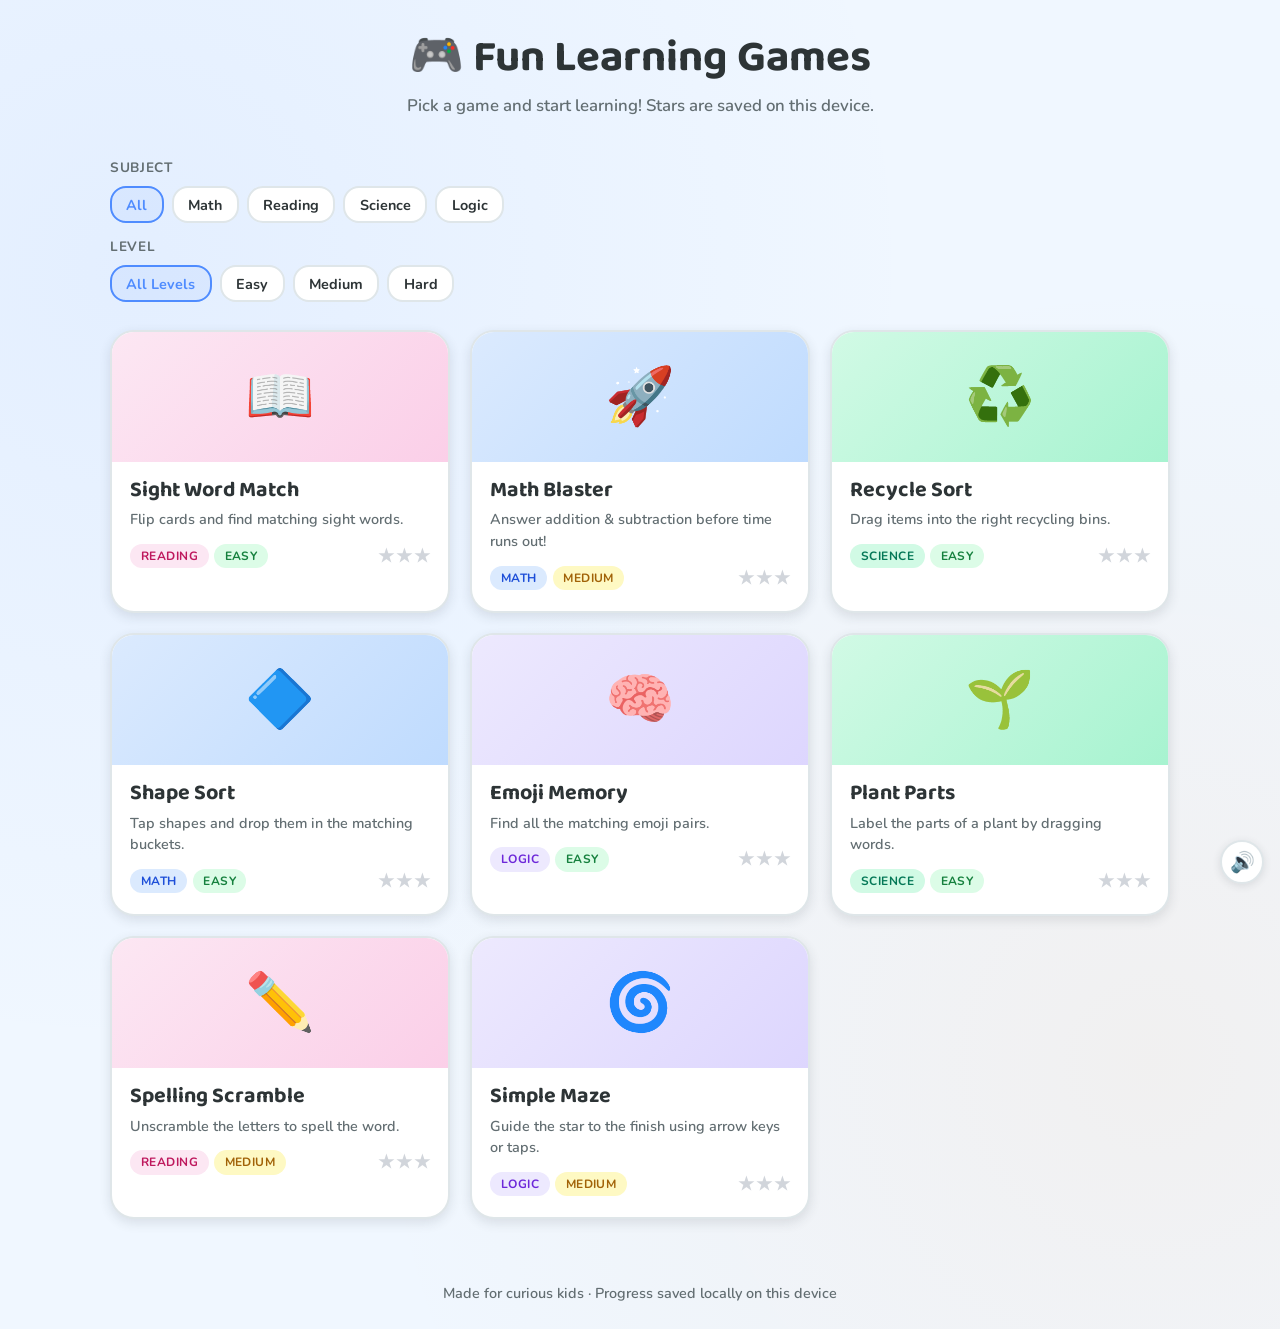
==== edu-games-site/index.html @ 8b724621 "initial commit" ====
<!doctype html>
<html lang="en">
  <head>
    <meta charset="UTF-8" />
    <meta name="viewport" content="width=device-width, initial-scale=1.0" />
    <title>Fun Learning Games</title>
    <link rel="stylesheet" href="assets/style.css" />
  </head>
  <body>
    <header class="site-header">
      <h1>🎮 Fun Learning Games</h1>
      <p>Pick a game and start learning! Stars are saved on this device.</p>
    </header>

    <main class="container">
      <section class="filter-section" aria-label="Filter games">
        <div class="filter-group">
          <label>Subject</label>
          <div class="filter-buttons">
            <button
              class="btn btn-outline btn-sm active"
              data-filter-subject="all"
            >
              All
            </button>
            <button class="btn btn-outline btn-sm" data-filter-subject="math">
              Math
            </button>
            <button
              class="btn btn-outline btn-sm"
              data-filter-subject="reading"
            >
              Reading
            </button>
            <button
              class="btn btn-outline btn-sm"
              data-filter-subject="science"
            >
              Science
            </button>
            <button class="btn btn-outline btn-sm" data-filter-subject="logic">
              Logic
            </button>
          </div>
        </div>
        <div class="filter-group">
          <label>Level</label>
          <div class="filter-buttons">
            <button
              class="btn btn-outline btn-sm active"
              data-filter-level="all"
            >
              All Levels
            </button>
            <button class="btn btn-outline btn-sm" data-filter-level="easy">
              Easy
            </button>
            <button class="btn btn-outline btn-sm" data-filter-level="medium">
              Medium
            </button>
            <button class="btn btn-outline btn-sm" data-filter-level="hard">
              Hard
            </button>
          </div>
        </div>
      </section>

      <div class="games-grid">
        <!-- Word Match -->
        <article class="card" data-subject="reading" data-level="easy">
          <a class="card-link" href="games/word-match/index.html">
            <div class="card-thumb reading">📖</div>
            <div class="card-body" data-game-id="word-match">
              <h3>Sight Word Match</h3>
              <p>Flip cards and find matching sight words.</p>
              <div class="card-meta">
                <div class="card-tags">
                  <span class="tag tag-reading">Reading</span>
                  <span class="tag tag-easy">Easy</span>
                </div>
                <span class="hub-stars"></span>
              </div>
            </div>
          </a>
        </article>

        <!-- Math Blaster -->
        <article class="card" data-subject="math" data-level="medium">
          <a class="card-link" href="games/math-blaster/index.html">
            <div class="card-thumb math">🚀</div>
            <div class="card-body" data-game-id="math-blaster">
              <h3>Math Blaster</h3>
              <p>Answer addition &amp; subtraction before time runs out!</p>
              <div class="card-meta">
                <div class="card-tags">
                  <span class="tag tag-math">Math</span>
                  <span class="tag tag-medium">Medium</span>
                </div>
                <span class="hub-stars"></span>
              </div>
            </div>
          </a>
        </article>

        <!-- Science Sort -->
        <article class="card" data-subject="science" data-level="easy">
          <a class="card-link" href="games/science-sort/index.html">
            <div class="card-thumb science">♻️</div>
            <div class="card-body" data-game-id="science-sort">
              <h3>Recycle Sort</h3>
              <p>Drag items into the right recycling bins.</p>
              <div class="card-meta">
                <div class="card-tags">
                  <span class="tag tag-science">Science</span>
                  <span class="tag tag-easy">Easy</span>
                </div>
                <span class="hub-stars"></span>
              </div>
            </div>
          </a>
        </article>

        <!-- Shape Sort -->
        <article class="card" data-subject="math" data-level="easy">
          <a class="card-link" href="games/shape-sort/index.html">
            <div class="card-thumb math">🔷</div>
            <div class="card-body" data-game-id="shape-sort">
              <h3>Shape Sort</h3>
              <p>Tap shapes and drop them in the matching buckets.</p>
              <div class="card-meta">
                <div class="card-tags">
                  <span class="tag tag-math">Math</span>
                  <span class="tag tag-easy">Easy</span>
                </div>
                <span class="hub-stars"></span>
              </div>
            </div>
          </a>
        </article>

        <!-- Memory Match -->
        <article class="card" data-subject="logic" data-level="easy">
          <a class="card-link" href="games/memory-match/index.html">
            <div class="card-thumb logic">🧠</div>
            <div class="card-body" data-game-id="memory-match">
              <h3>Emoji Memory</h3>
              <p>Find all the matching emoji pairs.</p>
              <div class="card-meta">
                <div class="card-tags">
                  <span class="tag tag-logic">Logic</span>
                  <span class="tag tag-easy">Easy</span>
                </div>
                <span class="hub-stars"></span>
              </div>
            </div>
          </a>
        </article>

        <!-- Plant Parts -->
        <article class="card" data-subject="science" data-level="easy">
          <a class="card-link" href="games/plant-parts/index.html">
            <div class="card-thumb science">🌱</div>
            <div class="card-body" data-game-id="plant-parts">
              <h3>Plant Parts</h3>
              <p>Label the parts of a plant by dragging words.</p>
              <div class="card-meta">
                <div class="card-tags">
                  <span class="tag tag-science">Science</span>
                  <span class="tag tag-easy">Easy</span>
                </div>
                <span class="hub-stars"></span>
              </div>
            </div>
          </a>
        </article>

        <!-- Spelling Scramble -->
        <article class="card" data-subject="reading" data-level="medium">
          <a class="card-link" href="games/spelling-scramble/index.html">
            <div class="card-thumb reading">✏️</div>
            <div class="card-body" data-game-id="spelling-scramble">
              <h3>Spelling Scramble</h3>
              <p>Unscramble the letters to spell the word.</p>
              <div class="card-meta">
                <div class="card-tags">
                  <span class="tag tag-reading">Reading</span>
                  <span class="tag tag-medium">Medium</span>
                </div>
                <span class="hub-stars"></span>
              </div>
            </div>
          </a>
        </article>

        <!-- Simple Maze -->
        <article class="card" data-subject="logic" data-level="medium">
          <a class="card-link" href="games/simple-maze/index.html">
            <div class="card-thumb logic">🌀</div>
            <div class="card-body" data-game-id="simple-maze">
              <h3>Simple Maze</h3>
              <p>Guide the star to the finish using arrow keys or taps.</p>
              <div class="card-meta">
                <div class="card-tags">
                  <span class="tag tag-logic">Logic</span>
                  <span class="tag tag-medium">Medium</span>
                </div>
                <span class="hub-stars"></span>
              </div>
            </div>
          </a>
        </article>

        <p class="no-results" id="no-results">
          No games match your filters. Try "All" for both!
        </p>
      </div>
    </main>

    <footer class="site-footer">
      <p>Made for curious kids · Progress saved locally on this device</p>
    </footer>

    <button class="sound-toggle" id="sound-toggle" aria-label="Toggle sound">
      🔊
    </button>
    <script src="assets/common.js"></script>
  </body>
</html>
---- edu-games-site/assets/style.css ----
/* ============================================
   Educational Games — Shared Theme
   Kid-friendly, high-contrast, touch-ready
   ============================================ */

@import url('https://fonts.googleapis.com/css2?family=Nunito:wght@600;700;800&family=Baloo+2:wght@600;700&display=swap');

:root {
  --color-bg: #f0f7ff;
  --color-bg-alt: #e8f4fd;
  --color-surface: #ffffff;
  --color-primary: #4f8cff;
  --color-primary-dark: #3a6fd4;
  --color-secondary: #ff9f43;
  --color-secondary-dark: #e88a2e;
  --color-accent: #6bcb77;
  --color-accent-dark: #52a85c;
  --color-danger: #ff6b6b;
  --color-text: #2d3436;
  --color-text-muted: #636e72;
  --color-border: #dfe6e9;
  --color-shadow: rgba(45, 52, 54, 0.12);

  --font-heading: 'Baloo 2', cursive;
  --font-body: 'Nunito', sans-serif;

  --radius-sm: 8px;
  --radius-md: 16px;
  --radius-lg: 24px;
  --tap-min: 44px;
  --transition: 0.2s ease;
}

*, *::before, *::after {
  box-sizing: border-box;
  margin: 0;
  padding: 0;
}

html {
  font-size: 16px;
  scroll-behavior: smooth;
}

body {
  font-family: var(--font-body);
  font-weight: 600;
  color: var(--color-text);
  background: var(--color-bg);
  background-image:
    radial-gradient(circle at 10% 20%, rgba(79, 140, 255, 0.08) 0%, transparent 50%),
    radial-gradient(circle at 90% 80%, rgba(255, 159, 67, 0.08) 0%, transparent 50%);
  min-height: 100vh;
  line-height: 1.5;
}

img {
  max-width: 100%;
  display: block;
}

a {
  color: inherit;
  text-decoration: none;
}

/* ---- Typography ---- */

h1, h2, h3 {
  font-family: var(--font-heading);
  font-weight: 700;
  line-height: 1.2;
}

h1 { font-size: clamp(1.75rem, 5vw, 2.75rem); }
h2 { font-size: clamp(1.25rem, 3vw, 1.75rem); }
h3 { font-size: clamp(1.1rem, 2.5vw, 1.35rem); }

/* ---- Layout ---- */

.container {
  width: 100%;
  max-width: 1100px;
  margin: 0 auto;
  padding: 1rem 1.25rem 2.5rem;
}

.site-header {
  text-align: center;
  padding: 2rem 1rem 1.5rem;
}

.site-header p {
  color: var(--color-text-muted);
  font-size: 1.05rem;
  margin-top: 0.5rem;
}

.site-footer {
  text-align: center;
  padding: 1.5rem;
  color: var(--color-text-muted);
  font-size: 0.9rem;
}

/* ---- Buttons ---- */

.btn {
  display: inline-flex;
  align-items: center;
  justify-content: center;
  gap: 0.4rem;
  min-height: var(--tap-min);
  min-width: var(--tap-min);
  padding: 0.65rem 1.4rem;
  font-family: var(--font-body);
  font-size: 1rem;
  font-weight: 700;
  border: none;
  border-radius: var(--radius-md);
  cursor: pointer;
  transition: transform var(--transition), box-shadow var(--transition), background var(--transition);
  user-select: none;
  -webkit-tap-highlight-color: transparent;
}

.btn:active {
  transform: scale(0.97);
}

.btn-primary {
  background: var(--color-primary);
  color: #fff;
  box-shadow: 0 4px 0 var(--color-primary-dark);
}

.btn-primary:hover {
  background: var(--color-primary-dark);
}

.btn-secondary {
  background: var(--color-secondary);
  color: #fff;
  box-shadow: 0 4px 0 var(--color-secondary-dark);
}

.btn-secondary:hover {
  background: var(--color-secondary-dark);
}

.btn-accent {
  background: var(--color-accent);
  color: #fff;
  box-shadow: 0 4px 0 var(--color-accent-dark);
}

.btn-accent:hover {
  background: var(--color-accent-dark);
}

.btn-outline {
  background: var(--color-surface);
  color: var(--color-text);
  border: 2px solid var(--color-border);
  box-shadow: none;
}

.btn-outline:hover,
.btn-outline.active {
  border-color: var(--color-primary);
  color: var(--color-primary);
  background: rgba(79, 140, 255, 0.08);
}

.btn-sm {
  min-height: 36px;
  padding: 0.4rem 0.9rem;
  font-size: 0.9rem;
}

.btn-back {
  background: var(--color-surface);
  color: var(--color-text);
  border: 2px solid var(--color-border);
  box-shadow: none;
  margin-bottom: 1rem;
}

/* ---- Tags & Badges ---- */

.tag {
  display: inline-block;
  padding: 0.2rem 0.65rem;
  font-size: 0.75rem;
  font-weight: 700;
  text-transform: uppercase;
  letter-spacing: 0.04em;
  border-radius: 999px;
}

.tag-math     { background: #dbeafe; color: #1d4ed8; }
.tag-reading  { background: #fce7f3; color: #be185d; }
.tag-science  { background: #d1fae5; color: #047857; }
.tag-logic    { background: #ede9fe; color: #6d28d9; }

.tag-easy     { background: #dcfce7; color: #15803d; }
.tag-medium   { background: #fef9c3; color: #a16207; }
.tag-hard     { background: #fee2e2; color: #b91c1c; }

.badge {
  display: inline-flex;
  align-items: center;
  gap: 0.25rem;
  font-size: 0.85rem;
  color: var(--color-secondary);
}

.stars {
  display: inline-flex;
  gap: 2px;
  font-size: 1.1rem;
}

.star-filled  { color: #fbbf24; }
.star-empty   { color: #d1d5db; }

/* ---- Filter Bar ---- */

.filter-section {
  margin-bottom: 1.75rem;
}

.filter-group {
  margin-bottom: 0.85rem;
}

.filter-group label {
  display: block;
  font-size: 0.85rem;
  font-weight: 700;
  color: var(--color-text-muted);
  text-transform: uppercase;
  letter-spacing: 0.05em;
  margin-bottom: 0.5rem;
}

.filter-buttons {
  display: flex;
  flex-wrap: wrap;
  gap: 0.5rem;
}

/* ---- Game Cards Grid ---- */

.games-grid {
  display: grid;
  grid-template-columns: repeat(auto-fill, minmax(260px, 1fr));
  gap: 1.25rem;
}

.card {
  background: var(--color-surface);
  border-radius: var(--radius-lg);
  border: 2px solid var(--color-border);
  overflow: hidden;
  transition: transform var(--transition), box-shadow var(--transition), opacity var(--transition);
  box-shadow: 0 4px 12px var(--color-shadow);
}

.card:hover {
  transform: translateY(-4px);
  box-shadow: 0 8px 24px var(--color-shadow);
}

.card.hidden {
  display: none;
}

.card-link {
  display: block;
  color: inherit;
}

.card-thumb {
  height: 130px;
  display: flex;
  align-items: center;
  justify-content: center;
  font-size: 3.5rem;
  background: var(--color-bg-alt);
}

.card-thumb.math     { background: linear-gradient(135deg, #dbeafe, #bfdbfe); }
.card-thumb.reading  { background: linear-gradient(135deg, #fce7f3, #fbcfe8); }
.card-thumb.science  { background: linear-gradient(135deg, #d1fae5, #a7f3d0); }
.card-thumb.logic    { background: linear-gradient(135deg, #ede9fe, #ddd6fe); }

.card-body {
  padding: 1rem 1.15rem 1.25rem;
}

.card-body h3 {
  margin-bottom: 0.35rem;
}

.card-body p {
  font-size: 0.9rem;
  color: var(--color-text-muted);
  margin-bottom: 0.75rem;
}

.card-meta {
  display: flex;
  flex-wrap: wrap;
  align-items: center;
  gap: 0.4rem;
  justify-content: space-between;
}

.card-tags {
  display: flex;
  flex-wrap: wrap;
  gap: 0.35rem;
}

.no-results {
  grid-column: 1 / -1;
  text-align: center;
  padding: 3rem 1rem;
  color: var(--color-text-muted);
  display: none;
}

.no-results.visible {
  display: block;
}

/* ---- Game Page Shared ---- */

.game-page {
  min-height: 100vh;
  display: flex;
  flex-direction: column;
}

.game-header {
  text-align: center;
  padding: 1.25rem 1rem 0.75rem;
}

.game-header h1 {
  margin-bottom: 0.25rem;
}

.game-header .subtitle {
  color: var(--color-text-muted);
  font-size: 0.95rem;
}

.game-container {
  flex: 1;
  max-width: 700px;
  width: 100%;
  margin: 0 auto;
  padding: 1rem 1.25rem 2rem;
}

.game-panel {
  background: var(--color-surface);
  border-radius: var(--radius-lg);
  border: 2px solid var(--color-border);
  padding: 1.5rem;
  box-shadow: 0 4px 16px var(--color-shadow);
}

.game-stats {
  display: flex;
  flex-wrap: wrap;
  gap: 0.75rem;
  justify-content: center;
  margin-bottom: 1.25rem;
}

.stat-pill {
  background: var(--color-bg-alt);
  padding: 0.4rem 1rem;
  border-radius: 999px;
  font-size: 0.95rem;
  font-weight: 700;
}

.game-actions {
  display: flex;
  flex-wrap: wrap;
  gap: 0.75rem;
  justify-content: center;
  margin-top: 1.25rem;
}

/* ---- Overlays (start / win / lose) ---- */

.overlay {
  position: fixed;
  inset: 0;
  background: rgba(45, 52, 54, 0.55);
  display: flex;
  align-items: center;
  justify-content: center;
  padding: 1rem;
  z-index: 100;
  opacity: 0;
  visibility: hidden;
  transition: opacity var(--transition), visibility var(--transition);
}

.overlay.visible {
  opacity: 1;
  visibility: visible;
}

.overlay-box {
  background: var(--color-surface);
  border-radius: var(--radius-lg);
  padding: 2rem 1.75rem;
  text-align: center;
  max-width: 400px;
  width: 100%;
  box-shadow: 0 12px 40px rgba(0, 0, 0, 0.2);
  animation: popIn 0.3s ease;
}

@keyframes popIn {
  from { transform: scale(0.85); opacity: 0; }
  to   { transform: scale(1); opacity: 1; }
}

@keyframes shake {
  0%, 100% { transform: translateX(0); }
  25% { transform: translateX(-6px); }
  75% { transform: translateX(6px); }
}

.overlay-box h2 {
  margin-bottom: 0.5rem;
}

.overlay-box p {
  color: var(--color-text-muted);
  margin-bottom: 1.25rem;
}

.overlay-emoji {
  font-size: 3rem;
  margin-bottom: 0.75rem;
}

/* ---- Sound Toggle ---- */

.sound-toggle {
  position: fixed;
  bottom: 1rem;
  right: 1rem;
  z-index: 50;
  width: var(--tap-min);
  height: var(--tap-min);
  border-radius: 50%;
  background: var(--color-surface);
  border: 2px solid var(--color-border);
  font-size: 1.25rem;
  cursor: pointer;
  box-shadow: 0 2px 8px var(--color-shadow);
  display: flex;
  align-items: center;
  justify-content: center;
  transition: transform var(--transition);
}

.sound-toggle:active {
  transform: scale(0.92);
}

/* ---- Responsive ---- */

@media (max-width: 480px) {
  .games-grid {
    grid-template-columns: 1fr;
  }

  .filter-buttons .btn {
    flex: 1 1 auto;
    min-width: calc(50% - 0.25rem);
  }

  .game-panel {
    padding: 1rem;
  }
}
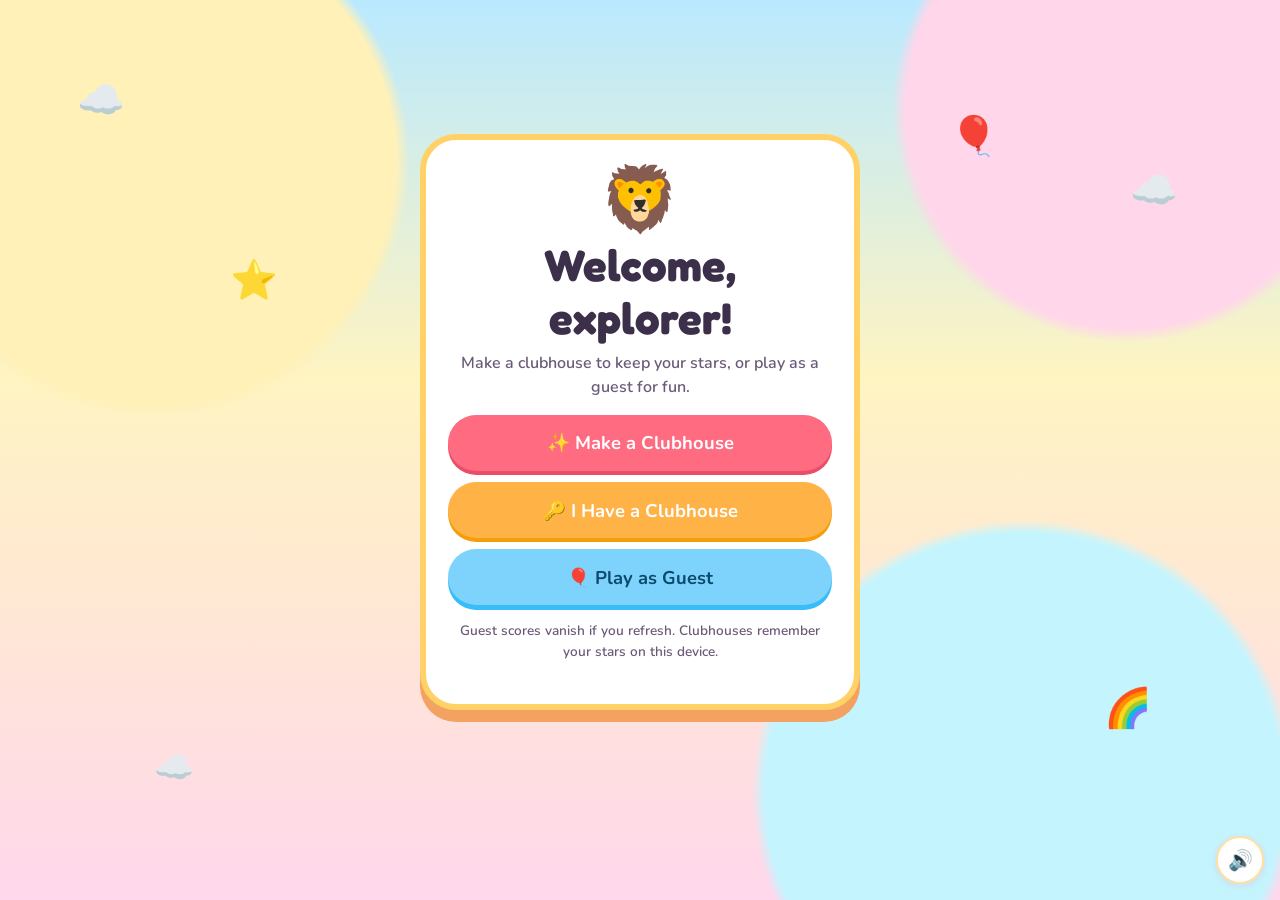
==== commit 39732479: "Adding Login featuresAdding Login featuresAdding Login features" ====
--- a/edu-games-site/index.html
+++ b/edu-games-site/index.html
@@ -6,10 +6,87 @@
     <title>Fun Learning Games</title>
     <link rel="stylesheet" href="assets/style.css" />
   </head>
-  <body>
+  <body class="hub-page">
+    <div class="sky-deco" aria-hidden="true">
+      <span class="cloud cloud-1">☁️</span>
+      <span class="cloud cloud-2">☁️</span>
+      <span class="cloud cloud-3">☁️</span>
+      <span class="floaty floaty-1">⭐</span>
+      <span class="floaty floaty-2">🎈</span>
+      <span class="floaty floaty-3">🌈</span>
+    </div>
+
+    <section class="auth-gate" id="auth-gate">
+      <div class="auth-card">
+        <div class="auth-mascot" aria-hidden="true">🦁</div>
+        <div class="auth-panel" id="auth-home">
+          <h1>Welcome, explorer!</h1>
+          <p>Make a clubhouse to keep your stars, or play as a guest for fun.</p>
+          <div class="auth-actions">
+            <button class="btn btn-primary btn-lg" id="btn-show-register">✨ Make a Clubhouse</button>
+            <button class="btn btn-secondary btn-lg" id="btn-show-login">🔑 I Have a Clubhouse</button>
+            <button class="btn btn-guest btn-lg" id="btn-guest">🎈 Play as Guest</button>
+          </div>
+          <p class="auth-hint">Guest scores vanish if you refresh. Clubhouses remember your stars on this device.</p>
+        </div>
+
+        <div class="auth-panel hidden" id="auth-login">
+          <h2>Welcome back!</h2>
+          <p>Type your nickname and secret 4-number code.</p>
+          <form id="form-login" class="auth-form">
+            <label>
+              Nickname
+              <input id="login-username" name="username" type="text" maxlength="16" autocomplete="username" required>
+            </label>
+            <label>
+              Secret code
+              <input id="login-pin" name="pin" type="password" inputmode="numeric" maxlength="4" pattern="\d{4}" autocomplete="current-password" required>
+            </label>
+            <p class="auth-error" id="login-error" role="alert"></p>
+            <button class="btn btn-primary btn-lg" type="submit">Let’s Play!</button>
+            <button class="btn btn-outline" type="button" data-auth-back>Back</button>
+          </form>
+        </div>
+
+        <div class="auth-panel hidden" id="auth-register">
+          <h2>Build your clubhouse</h2>
+          <p>Pick a nickname, a buddy, and a 4-number secret code.</p>
+          <form id="form-register" class="auth-form">
+            <label>
+              Nickname
+              <input id="register-username" name="username" type="text" maxlength="16" autocomplete="username" required>
+            </label>
+            <p class="avatar-label">Pick a buddy</p>
+            <div class="avatar-picker" id="avatar-picker"></div>
+            <label>
+              Secret code (4 numbers)
+              <input id="register-pin" name="pin" type="password" inputmode="numeric" maxlength="4" pattern="\d{4}" autocomplete="new-password" required>
+            </label>
+            <label>
+              Type it again
+              <input id="register-pin-confirm" name="pin-confirm" type="password" inputmode="numeric" maxlength="4" pattern="\d{4}" autocomplete="new-password" required>
+            </label>
+            <p class="auth-error" id="register-error" role="alert"></p>
+            <button class="btn btn-primary btn-lg" type="submit">Save My Clubhouse</button>
+            <button class="btn btn-outline" type="button" data-auth-back>Back</button>
+          </form>
+        </div>
+      </div>
+    </section>
+
+    <div id="app-shell" class="hidden">
     <header class="site-header">
+      <div class="player-bar" data-player-bar>
+        <span class="player-avatar" data-player-avatar>⭐</span>
+        <div class="player-info">
+          <strong data-player-name>Player</strong>
+          <small data-player-note></small>
+        </div>
+        <button class="btn btn-outline btn-sm" data-logout type="button">Switch player</button>
+      </div>
       <h1>🎮 Fun Learning Games</h1>
-      <p>Pick a game and start learning! Stars are saved on this device.</p>
+      <p>Pick a colorful game and start learning!</p>
+      <p class="guest-banner hidden" data-guest-banner>🎈 Guest mode: your stars and scores will disappear if you refresh the page.</p>
     </header>
 
     <main class="container">
@@ -78,13 +155,14 @@
                   <span class="tag tag-reading">Reading</span>
                   <span class="tag tag-easy">Easy</span>
                 </div>
-                <span class="hub-stars"></span>
-              </div>
-            </div>
-          </a>
-        </article>
-
-        <!-- Math Blaster -->
+              <span class="hub-stars"></span>
+              <span class="hub-best-score"></span>
+            </div>
+          </div>
+        </a>
+      </article>
+
+      <!-- Math Blaster -->
         <article class="card" data-subject="math" data-level="medium">
           <a class="card-link" href="games/math-blaster/index.html">
             <div class="card-thumb math">🚀</div>
@@ -97,6 +175,7 @@
                   <span class="tag tag-medium">Medium</span>
                 </div>
                 <span class="hub-stars"></span>
+                <span class="hub-best-score"></span>
               </div>
             </div>
           </a>
@@ -115,6 +194,7 @@
                   <span class="tag tag-easy">Easy</span>
                 </div>
                 <span class="hub-stars"></span>
+                <span class="hub-best-score"></span>
               </div>
             </div>
           </a>
@@ -133,6 +213,7 @@
                   <span class="tag tag-easy">Easy</span>
                 </div>
                 <span class="hub-stars"></span>
+                <span class="hub-best-score"></span>
               </div>
             </div>
           </a>
@@ -151,6 +232,7 @@
                   <span class="tag tag-easy">Easy</span>
                 </div>
                 <span class="hub-stars"></span>
+                <span class="hub-best-score"></span>
               </div>
             </div>
           </a>
@@ -169,6 +251,7 @@
                   <span class="tag tag-easy">Easy</span>
                 </div>
                 <span class="hub-stars"></span>
+                <span class="hub-best-score"></span>
               </div>
             </div>
           </a>
@@ -187,6 +270,7 @@
                   <span class="tag tag-medium">Medium</span>
                 </div>
                 <span class="hub-stars"></span>
+                <span class="hub-best-score"></span>
               </div>
             </div>
           </a>
@@ -205,6 +289,7 @@
                   <span class="tag tag-medium">Medium</span>
                 </div>
                 <span class="hub-stars"></span>
+                <span class="hub-best-score"></span>
               </div>
             </div>
           </a>
@@ -217,8 +302,9 @@
     </main>
 
     <footer class="site-footer">
-      <p>Made for curious kids · Progress saved locally on this device</p>
+      <p>Made for curious kids · Clubhouse stars stay on this device</p>
     </footer>
+    </div>
 
     <button class="sound-toggle" id="sound-toggle" aria-label="Toggle sound">
       🔊
--- a/edu-games-site/assets/style.css
+++ b/edu-games-site/assets/style.css
@@ -3,31 +3,33 @@
    Kid-friendly, high-contrast, touch-ready
    ============================================ */
 
-@import url('https://fonts.googleapis.com/css2?family=Nunito:wght@600;700;800&family=Baloo+2:wght@600;700&display=swap');
+@import url('https://fonts.googleapis.com/css2?family=Nunito:wght@600;700;800&family=Fredoka:wght@500;600;700&display=swap');
 
 :root {
-  --color-bg: #f0f7ff;
-  --color-bg-alt: #e8f4fd;
+  --color-bg: #fff7d6;
+  --color-bg-alt: #ffe8f3;
   --color-surface: #ffffff;
-  --color-primary: #4f8cff;
-  --color-primary-dark: #3a6fd4;
-  --color-secondary: #ff9f43;
-  --color-secondary-dark: #e88a2e;
-  --color-accent: #6bcb77;
-  --color-accent-dark: #52a85c;
-  --color-danger: #ff6b6b;
-  --color-text: #2d3436;
-  --color-text-muted: #636e72;
-  --color-border: #dfe6e9;
-  --color-shadow: rgba(45, 52, 54, 0.12);
-
-  --font-heading: 'Baloo 2', cursive;
+  --color-primary: #ff6b81;
+  --color-primary-dark: #e84e67;
+  --color-secondary: #ffb347;
+  --color-secondary-dark: #f59e0b;
+  --color-accent: #4ade80;
+  --color-accent-dark: #22c55e;
+  --color-sky: #7dd3fc;
+  --color-purple: #c084fc;
+  --color-danger: #fb7185;
+  --color-text: #3b2f4a;
+  --color-text-muted: #6b5a78;
+  --color-border: #ffe0a3;
+  --color-shadow: rgba(255, 107, 129, 0.18);
+
+  --font-heading: 'Fredoka', cursive;
   --font-body: 'Nunito', sans-serif;
 
-  --radius-sm: 8px;
-  --radius-md: 16px;
-  --radius-lg: 24px;
-  --tap-min: 44px;
+  --radius-sm: 12px;
+  --radius-md: 20px;
+  --radius-lg: 28px;
+  --tap-min: 48px;
   --transition: 0.2s ease;
 }
 
@@ -46,12 +48,18 @@
   font-family: var(--font-body);
   font-weight: 600;
   color: var(--color-text);
-  background: var(--color-bg);
-  background-image:
-    radial-gradient(circle at 10% 20%, rgba(79, 140, 255, 0.08) 0%, transparent 50%),
-    radial-gradient(circle at 90% 80%, rgba(255, 159, 67, 0.08) 0%, transparent 50%);
+  background:
+    radial-gradient(circle at 12% 18%, #fff1b8 0 18%, transparent 19%),
+    radial-gradient(circle at 88% 12%, #ffd6ea 0 16%, transparent 17%),
+    radial-gradient(circle at 80% 88%, #c4f5ff 0 20%, transparent 21%),
+    linear-gradient(180deg, #b9e9ff 0%, #fff4c2 42%, #ffd7ec 100%);
   min-height: 100vh;
   line-height: 1.5;
+  overflow-x: hidden;
+}
+
+.hidden {
+  display: none !important;
 }
 
 img {
@@ -87,7 +95,83 @@
 
 .site-header {
   text-align: center;
-  padding: 2rem 1rem 1.5rem;
+  padding: 1.25rem 1rem 1.5rem;
+}
+
+.player-bar {
+  display: flex;
+  align-items: center;
+  gap: 0.75rem;
+  max-width: 520px;
+  margin: 0 auto 1rem;
+  padding: 0.65rem 0.85rem;
+  background: #fff;
+  border: 4px solid #ffd166;
+  border-radius: 999px;
+  box-shadow: 0 6px 0 #f4a261;
+  text-align: left;
+}
+
+.player-avatar {
+  width: 48px;
+  height: 48px;
+  display: grid;
+  place-items: center;
+  font-size: 1.7rem;
+  background: #fff3cd;
+  border-radius: 50%;
+  flex-shrink: 0;
+}
+
+.player-info {
+  flex: 1;
+  min-width: 0;
+}
+
+.player-info strong {
+  display: block;
+  font-family: var(--font-heading);
+  font-size: 1.1rem;
+}
+
+.player-info small,
+[data-player-note] {
+  display: block;
+  color: var(--color-text-muted);
+  font-size: 0.8rem;
+}
+
+.guest-banner {
+  margin: 0.75rem auto 0;
+  max-width: 36rem;
+  padding: 0.6rem 1rem;
+  background: #fff;
+  border: 3px dashed #fb7185;
+  border-radius: var(--radius-md);
+  color: #be185d;
+  font-weight: 800;
+}
+
+.player-chip {
+  position: fixed;
+  top: 0.75rem;
+  right: 0.75rem;
+  z-index: 60;
+  display: flex;
+  align-items: center;
+  gap: 0.45rem;
+  padding: 0.35rem 0.7rem 0.35rem 0.35rem;
+  background: #fff;
+  border: 3px solid #ffd166;
+  border-radius: 999px;
+  box-shadow: 0 4px 0 #f4a261;
+  font-size: 0.85rem;
+}
+
+.player-chip .player-avatar {
+  width: 36px;
+  height: 36px;
+  font-size: 1.2rem;
 }
 
 .site-header p {
@@ -169,13 +253,24 @@
 .btn-outline.active {
   border-color: var(--color-primary);
   color: var(--color-primary);
-  background: rgba(79, 140, 255, 0.08);
-}
-
-.btn-sm {
-  min-height: 36px;
-  padding: 0.4rem 0.9rem;
-  font-size: 0.9rem;
+  background: #ffe4ec;
+}
+
+.btn-lg {
+  min-height: 56px;
+  width: 100%;
+  font-size: 1.15rem;
+  border-radius: 999px;
+}
+
+.btn-guest {
+  background: #7dd3fc;
+  color: #0c4a6e;
+  box-shadow: 0 5px 0 #38bdf8;
+}
+
+.btn-guest:hover {
+  background: #38bdf8;
 }
 
 .btn-back {
@@ -261,15 +356,17 @@
 .card {
   background: var(--color-surface);
   border-radius: var(--radius-lg);
-  border: 2px solid var(--color-border);
+  border: 4px solid #ffe08a;
   overflow: hidden;
   transition: transform var(--transition), box-shadow var(--transition), opacity var(--transition);
-  box-shadow: 0 4px 12px var(--color-shadow);
-}
+  box-shadow: 0 8px 0 #f4a261;
+}
+
+.card:nth-child(3n) { border-color: #fda4af; box-shadow: 0 8px 0 #fb7185; }
+.card:nth-child(3n+2) { border-color: #86efac; box-shadow: 0 8px 0 #4ade80; }
 
 .card:hover {
-  transform: translateY(-4px);
-  box-shadow: 0 8px 24px var(--color-shadow);
+  transform: translateY(-6px) rotate(-1deg);
 }
 
 .card.hidden {
@@ -281,12 +378,19 @@
   color: inherit;
 }
 
+.hub-best-score {
+  width: 100%;
+  font-size: 0.8rem;
+  color: var(--color-text-muted);
+  font-weight: 800;
+}
+
 .card-thumb {
-  height: 130px;
+  height: 140px;
   display: flex;
   align-items: center;
   justify-content: center;
-  font-size: 3.5rem;
+  font-size: 4rem;
   background: var(--color-bg-alt);
 }
 
@@ -479,6 +583,162 @@
   transform: scale(0.92);
 }
 
+/* ---- Decorative sky ---- */
+
+.sky-deco {
+  position: fixed;
+  inset: 0;
+  pointer-events: none;
+  z-index: 0;
+}
+
+.cloud,
+.floaty {
+  position: absolute;
+  font-size: 2.4rem;
+  animation: floaty 7s ease-in-out infinite;
+}
+
+.cloud-1 { top: 8%; left: 6%; }
+.cloud-2 { top: 18%; right: 8%; animation-delay: 1.2s; }
+.cloud-3 { bottom: 12%; left: 12%; animation-delay: 2s; font-size: 2rem; }
+.floaty-1 { top: 28%; left: 18%; }
+.floaty-2 { top: 12%; right: 22%; animation-delay: 0.8s; }
+.floaty-3 { bottom: 18%; right: 10%; animation-delay: 1.6s; }
+
+@keyframes floaty {
+  0%, 100% { transform: translateY(0); }
+  50% { transform: translateY(-12px); }
+}
+
+.hub-page .container,
+.hub-page .site-header,
+.hub-page .site-footer,
+.hub-page .auth-gate {
+  position: relative;
+  z-index: 1;
+}
+
+/* ---- Auth gate ---- */
+
+.auth-gate {
+  min-height: 100vh;
+  display: flex;
+  align-items: center;
+  justify-content: center;
+  padding: 1.5rem 1rem 5rem;
+}
+
+.auth-card {
+  width: min(440px, 100%);
+  background: #fff;
+  border: 6px solid #ffd166;
+  border-radius: 36px;
+  padding: 1.75rem 1.4rem 1.6rem;
+  text-align: center;
+  box-shadow: 0 12px 0 #f4a261;
+}
+
+.auth-mascot {
+  font-size: 4rem;
+  line-height: 1;
+  margin-bottom: 0.4rem;
+  animation: bounceMascot 1.6s ease-in-out infinite;
+}
+
+@keyframes bounceMascot {
+  0%, 100% { transform: translateY(0) rotate(-4deg); }
+  50% { transform: translateY(-8px) rotate(4deg); }
+}
+
+.auth-card h1,
+.auth-card h2 {
+  margin-bottom: 0.4rem;
+}
+
+.auth-card p {
+  color: var(--color-text-muted);
+  margin-bottom: 1rem;
+}
+
+.auth-actions {
+  display: grid;
+  gap: 0.7rem;
+}
+
+.auth-hint {
+  margin-top: 1rem;
+  font-size: 0.85rem;
+}
+
+.auth-form {
+  display: grid;
+  gap: 0.75rem;
+  text-align: left;
+}
+
+.auth-form label {
+  display: grid;
+  gap: 0.35rem;
+  font-weight: 800;
+  font-size: 0.9rem;
+}
+
+.auth-form input {
+  min-height: var(--tap-min);
+  border: 3px solid #ffe08a;
+  border-radius: 16px;
+  padding: 0.5rem 0.9rem;
+  font-family: var(--font-body);
+  font-size: 1.05rem;
+  font-weight: 700;
+}
+
+.auth-form input:focus {
+  outline: none;
+  border-color: var(--color-primary);
+}
+
+.avatar-label {
+  margin: 0;
+  font-weight: 800;
+  text-align: left;
+}
+
+.avatar-picker {
+  display: flex;
+  flex-wrap: wrap;
+  gap: 0.4rem;
+}
+
+.avatar-choice {
+  width: 48px;
+  height: 48px;
+  border-radius: 16px;
+  border: 3px solid #ffe08a;
+  background: #fffbeb;
+  font-size: 1.4rem;
+  cursor: pointer;
+}
+
+.avatar-choice.selected {
+  border-color: var(--color-primary);
+  background: #ffe4ec;
+  transform: scale(1.08);
+}
+
+.auth-error {
+  min-height: 1.2em;
+  color: #be185d;
+  font-weight: 800;
+  text-align: center;
+  margin: 0;
+}
+
+.auth-form .btn-outline {
+  width: 100%;
+}
+
 /* ---- Responsive ---- */
 
 @media (max-width: 480px) {
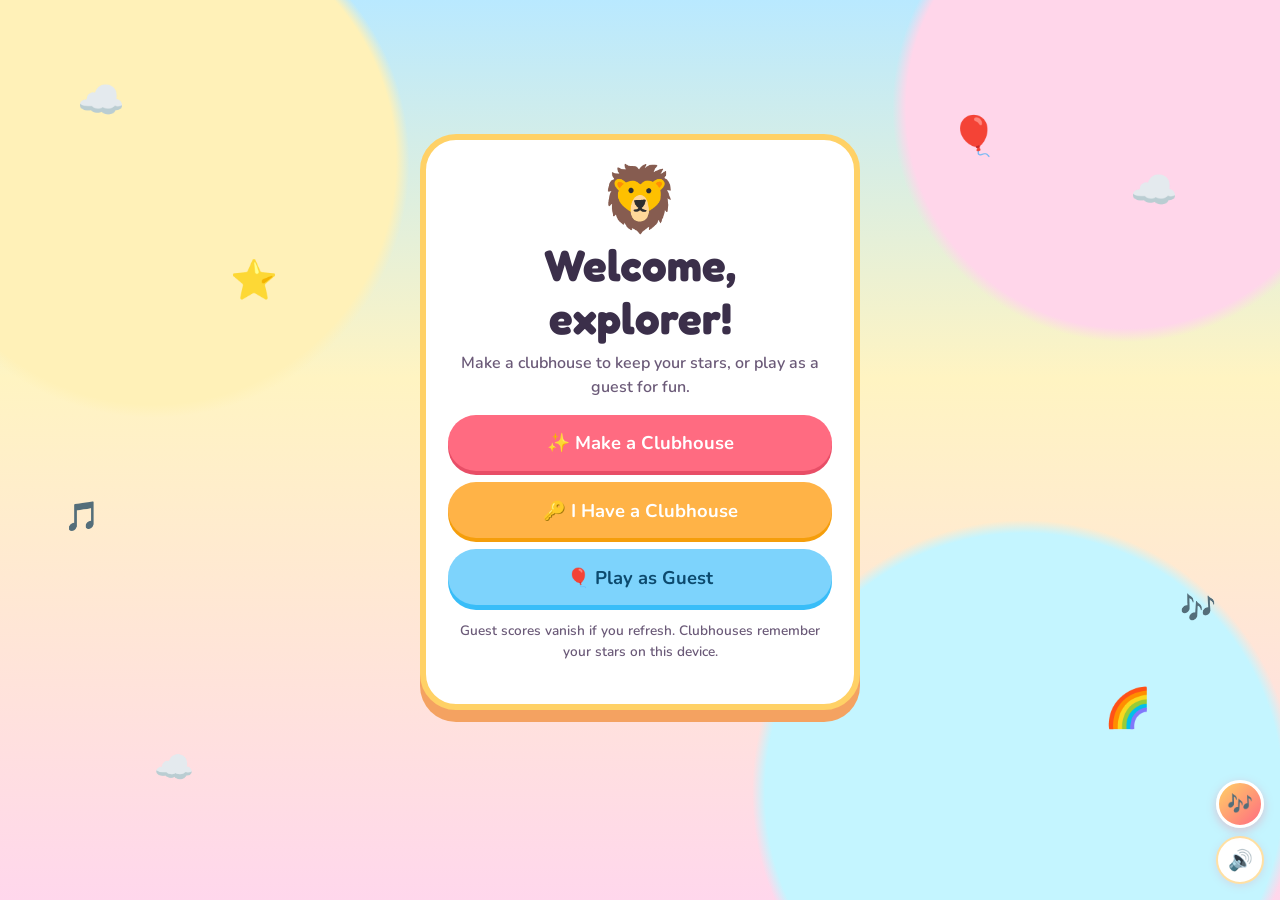
==== commit ee0fd2df: "Add new feature" ====
--- a/edu-games-site/index.html
+++ b/edu-games-site/index.html
@@ -14,6 +14,9 @@
       <span class="floaty floaty-1">⭐</span>
       <span class="floaty floaty-2">🎈</span>
       <span class="floaty floaty-3">🌈</span>
+      <span class="floaty floaty-4">🎵</span>
+      <span class="floaty floaty-5">🎶</span>
+      <span class="floaty floaty-6">🎵</span>
     </div>
 
     <section class="auth-gate" id="auth-gate">
@@ -295,6 +298,44 @@
           </a>
         </article>
 
+        <!-- Animal Quiz -->
+        <article class="card" data-subject="science" data-level="easy">
+          <a class="card-link" href="games/animal-quiz/index.html">
+            <div class="card-thumb science">🦁</div>
+            <div class="card-body" data-game-id="animal-quiz">
+              <h3>Animal Quiz</h3>
+              <p>Tap the right animal from the clue — fast and fun!</p>
+              <div class="card-meta">
+                <div class="card-tags">
+                  <span class="tag tag-science">Science</span>
+                  <span class="tag tag-easy">Easy</span>
+                </div>
+                <span class="hub-stars"></span>
+                <span class="hub-best-score"></span>
+              </div>
+            </div>
+          </a>
+        </article>
+
+        <!-- Number Bubbles -->
+        <article class="card" data-subject="math" data-level="easy">
+          <a class="card-link" href="games/number-bubbles/index.html">
+            <div class="card-thumb math">🔵</div>
+            <div class="card-body" data-game-id="number-bubbles">
+              <h3>Number Bubbles</h3>
+              <p>Pop the bubbles in order from 1 to 10 before they float away!</p>
+              <div class="card-meta">
+                <div class="card-tags">
+                  <span class="tag tag-math">Math</span>
+                  <span class="tag tag-easy">Easy</span>
+                </div>
+                <span class="hub-stars"></span>
+                <span class="hub-best-score"></span>
+              </div>
+            </div>
+          </a>
+        </article>
+
         <p class="no-results" id="no-results">
           No games match your filters. Try "All" for both!
         </p>
@@ -309,6 +350,9 @@
     <button class="sound-toggle" id="sound-toggle" aria-label="Toggle sound">
       🔊
     </button>
+    <button class="music-toggle" id="music-toggle" aria-label="Play music">
+      🎵
+    </button>
     <script src="assets/common.js"></script>
   </body>
 </html>
--- a/edu-games-site/assets/style.css
+++ b/edu-games-site/assets/style.css
@@ -583,6 +583,42 @@
   transform: scale(0.92);
 }
 
+/* ---- Music Toggle ---- */
+
+.music-toggle {
+  position: fixed;
+  bottom: 4.5rem;
+  right: 1rem;
+  z-index: 50;
+  width: var(--tap-min);
+  height: var(--tap-min);
+  border-radius: 50%;
+  background: linear-gradient(135deg, #ffd166, #ff6b81);
+  border: 3px solid #fff;
+  font-size: 1.3rem;
+  cursor: pointer;
+  box-shadow: 0 3px 10px rgba(255, 107, 129, 0.35);
+  display: flex;
+  align-items: center;
+  justify-content: center;
+  transition: transform var(--transition), box-shadow var(--transition);
+}
+
+.music-toggle:active {
+  transform: scale(0.92);
+}
+
+.music-toggle.music-playing {
+  animation: musicPulse 1.4s ease-in-out infinite;
+  box-shadow: 0 0 0 0 rgba(255, 107, 129, 0.6);
+}
+
+@keyframes musicPulse {
+  0%   { box-shadow: 0 0 0 0   rgba(255, 107, 129, 0.6); }
+  60%  { box-shadow: 0 0 0 10px rgba(255, 107, 129, 0); }
+  100% { box-shadow: 0 0 0 0   rgba(255, 107, 129, 0); }
+}
+
 /* ---- Decorative sky ---- */
 
 .sky-deco {
@@ -605,6 +641,9 @@
 .floaty-1 { top: 28%; left: 18%; }
 .floaty-2 { top: 12%; right: 22%; animation-delay: 0.8s; }
 .floaty-3 { bottom: 18%; right: 10%; animation-delay: 1.6s; }
+.floaty-4 { top: 55%; left: 5%;  animation-delay: 0.4s; font-size: 1.8rem; }
+.floaty-5 { bottom: 30%; right: 5%; animation-delay: 2.4s; font-size: 1.8rem; }
+.floaty-6 { top: 70%; left: 55%; animation-delay: 1.0s; font-size: 1.6rem; }
 
 @keyframes floaty {
   0%, 100% { transform: translateY(0); }
